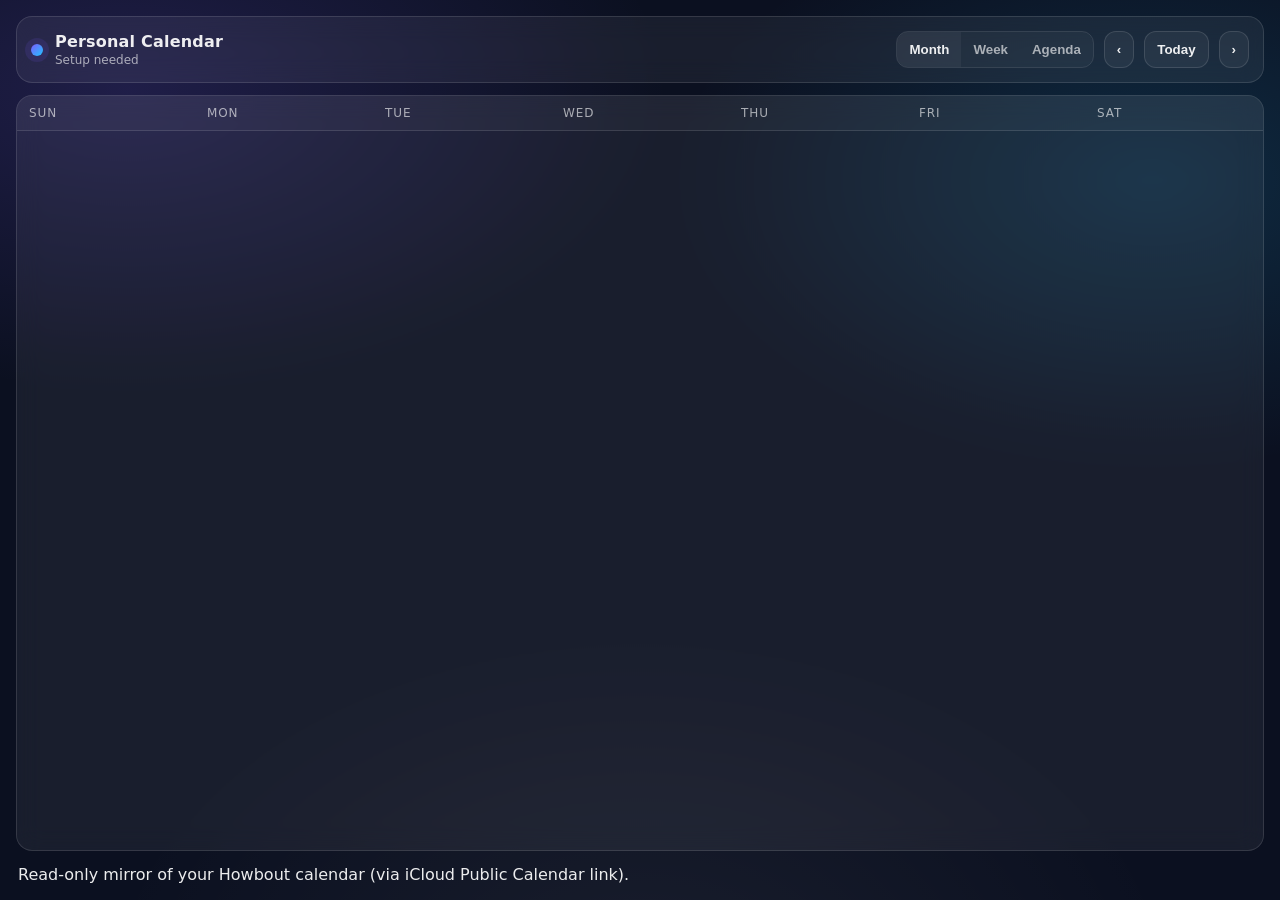
==== index.html @ 3b849e0b "Update index.html" ====
<!doctype html>
<html lang="en">
<head>
  <meta charset="utf-8" />
  <meta name="viewport" content="width=device-width,initial-scale=1" />
  <title>Personal Calendar</title>
  <link rel="stylesheet" href="./style.css" />
</head>

<body>
  <div class="app">
    <header class="topbar">
      <div class="brand">
        <div class="dot"></div>
        <div class="titles">
          <div class="title">Personal Calendar</div>
          <div class="subtitle" id="subtitle">—</div>
        </div>
      </div>

      <div class="controls">
        <div class="seg" role="tablist" aria-label="View">
          <button class="segBtn active" id="monthBtn" role="tab" aria-selected="true">Month</button>
          <button class="segBtn" id="weekBtn" role="tab" aria-selected="false">Week</button>
          <button class="segBtn" id="agendaBtn" role="tab" aria-selected="false">Agenda</button>
        </div>

        <button class="btn" id="prevBtn" aria-label="Previous">‹</button>
        <button class="btn" id="todayBtn">Today</button>
        <button class="btn" id="nextBtn" aria-label="Next">›</button>
      </div>
    </header>

    <main class="panel">
      <div class="dow" id="dow">
        <div>Sun</div><div>Mon</div><div>Tue</div><div>Wed</div><div>Thu</div><div>Fri</div><div>Sat</div>
      </div>

      <div class="grid" id="grid"></div>
      <div class="agenda hidden" id="agenda"></div>
    </main>

    <section class="drawer" id="drawer" aria-hidden="true">
      <div class="drawerCard">
        <div class="drawerHead">
          <div>
            <div class="drawerTitle" id="drawerTitle">—</div>
            <div class="drawerSub" id="drawerSub">—</div>
          </div>
          <button class="iconBtn" id="drawerClose" aria-label="Close">✕</button>
        </div>
        <div class="eventList" id="eventList"></div>
      </div>
      <div class="backdrop" id="drawerBackdrop"></div>
    </section>

    <footer class="footer">
      <div class="footerInner">
        Read-only mirror of your Howbout calendar (via iCloud Public Calendar link).
      </div>
    </footer>
  </div>

  <!-- IMPORTANT: config.js must load before app.js -->
  <script src="./config.js?v=1"></script>
  <script src="./app.js?v=1"></script>
</body>
</html>
---- style.css ----
:root{
  --bg:#0b1020;
  --panel:rgba(255,255,255,.06);
  --stroke:rgba(255,255,255,.12);
  --text:rgba(255,255,255,.92);
  --muted:rgba(255,255,255,.62);
  --muted2:rgba(255,255,255,.42);
  --accent:#22c3ff;
  --accent2:#7c5cff;
  --shadow:0 24px 70px rgba(0,0,0,.55);
  --r:16px;
  font-family: ui-sans-serif, system-ui, -apple-system, Segoe UI, Roboto, Helvetica, Arial;
}
*{box-sizing:border-box}
html,body{height:100%}
body{
  margin:0; color:var(--text);
  background:
    radial-gradient(900px 500px at 10% 10%, rgba(124,92,255,.18), transparent 60%),
    radial-gradient(800px 480px at 90% 20%, rgba(34,195,255,.15), transparent 60%),
    radial-gradient(900px 600px at 50% 110%, rgba(255,255,255,.06), transparent 60%),
    var(--bg);
}
.app{min-height:100%; padding:16px; display:flex; flex-direction:column; gap:12px}
.topbar{
  display:flex; justify-content:space-between; align-items:center; gap:12px;
  padding:14px; border:1px solid var(--stroke); background:var(--panel);
  border-radius:var(--r); backdrop-filter: blur(12px);
}
.brand{display:flex; align-items:center; gap:12px}
.dot{
  width:12px; height:12px; border-radius:50%;
  background: linear-gradient(135deg, var(--accent2), var(--accent));
  box-shadow: 0 0 0 6px rgba(124,92,255,0.12);
}
.titles .title{font-weight:900; letter-spacing:.2px}
.titles .subtitle{font-size:12px; color:var(--muted); margin-top:2px}

.controls{display:flex; align-items:center; gap:10px; flex-wrap:wrap; justify-content:flex-end}
.btn{
  border:1px solid var(--stroke); background:rgba(255,255,255,.05); color:var(--text);
  padding:10px 12px; border-radius:12px; cursor:pointer; font-weight:800;
}
.btn:hover{background:rgba(255,255,255,.08)}
.seg{display:flex;border:1px solid var(--stroke);border-radius:12px;overflow:hidden}
.segBtn{border:0;background:rgba(255,255,255,.04);color:var(--muted);padding:10px 12px;cursor:pointer;font-weight:900}
.segBtn.active{color:var(--text);background:rgba(255,255,255,.08)}

.panel{
  flex:1; border:1px solid var(--stroke); background:var(--panel);
  border-radius:var(--r); overflow:hidden; backdrop-filter: blur(12px);
  display:flex; flex-direction:column;
}
.dow{display:grid;grid-template-columns:repeat(7,1fr);border-bottom:1px solid var(--stroke);background:rgba(255,255,255,.03)}
.dow>div{padding:10px 12px;font-size:12px;color:var(--muted);text-transform:uppercase;letter-spacing:.9px}

.grid{flex:1; display:grid; grid-template-columns:repeat(7,1fr); grid-auto-rows:minmax(92px,1fr)}
.day{
  border-right:1px solid var(--stroke); border-bottom:1px solid var(--stroke);
  padding:10px; cursor:pointer; display:flex; flex-direction:column; gap:8px;
}
.day:nth-child(7n){border-right:none}
.day:hover{background:rgba(255,255,255,.04)}
.day.muted{color:rgba(255,255,255,.4)}
.day.today{box-shadow: inset 0 0 0 2px rgba(34,195,255,.18)}
.day.today .num{color:var(--accent)}
.head{display:flex;justify-content:space-between;align-items:center}
.num{font-weight:900}
.count{
  font-size:11px; padding:3px 8px; border-radius:999px;
  border:1px solid var(--stroke); background:rgba(255,255,255,.03);
  color:rgba(255,255,255,.85);
}
.preview{font-size:13px;line-height:1.25;color:rgba(255,255,255,.86);white-space:pre-wrap;overflow:hidden;display:-webkit-box;-webkit-line-clamp:4;-webkit-box-orient:vertical}
.preview.empty{color:var(--muted2)}

.agenda{padding:12px; overflow:auto}
.agendaItem{
  border:1px solid var(--stroke); background:rgba(255,255,255,.04);
  border-radius:14px; padding:12px; margin-bottom:10px;
}
.agendaDate{font-weight:900; margin-bottom:6px}
.agendaLine{margin-top:6px; color:rgba(255,255,255,.86)}
.agendaTime{color:var(--muted); margin-right:8px}
.hidden{display:none}

/* Drawer */
.drawer{position:fixed; inset:0; display:none; z-index:999; place-items:center}
.drawer.show{display:grid}
.backdrop{position:absolute; inset:0; background:rgba(0,0,0,.55)}
.drawerCard{
  position:relative; width:min(820px, calc(100vw - 28px));
  background:rgba(15,20,36,.94); border:1px solid var(--stroke);
  border-radius:18px; box-shadow:var(--shadow); padding:14px; z-index:2;
}
.drawerHead{display:flex;justify-content:space-between;align-items:flex-start;gap:10px;margin-bottom:10px}
.drawerTitle{font-weight:900}
.drawerSub{font-size:12px;color:var(--muted);margin-top:2px}
.iconBtn{width:38px;height:38px;border-radius:12px;border:1px solid var(--stroke);background:rgba(255,255,255,.05);color:var(--text);cursor:pointer}
.eventList{display:flex;flex-direction:column;gap:10px;margin:10px 0}
.eventCard{
  border:1px solid var(--stroke); background:rgba(255,255,255,.04); border-radius:14px; padding:12px;
  display:flex; flex-direction:column; gap:4px;
}
.eventTitle{font-weight:900}
.eventMeta{font-size:12px;color:var(--muted)}
.footer{padding:2px 2px 0}
.footNote{font-size:12px;color:var(--muted); text-align:center}

@media (max-width: 680px){
  .grid{grid-auto-rows:minmax(78px,1fr)}
  .preview{-webkit-line-clamp:3}
}
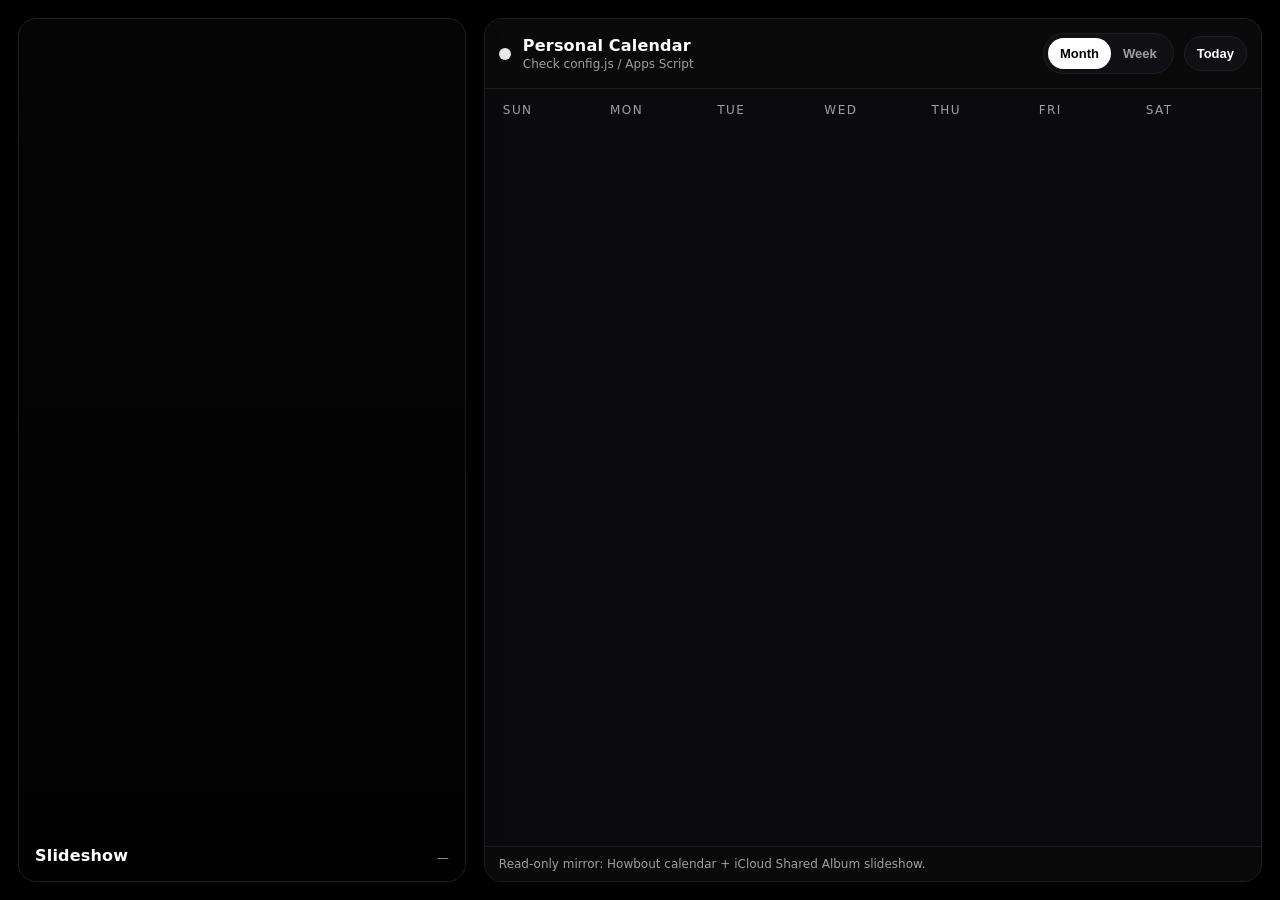
==== commit 0e77ecf8: "v2" ====
--- a/index.html
+++ b/index.html
@@ -4,64 +4,76 @@
   <meta charset="utf-8" />
   <meta name="viewport" content="width=device-width,initial-scale=1" />
   <title>Personal Calendar</title>
-  <link rel="stylesheet" href="./style.css" />
+  <link rel="stylesheet" href="./style.css?v=1" />
 </head>
-
 <body>
-  <div class="app">
-    <header class="topbar">
-      <div class="brand">
-        <div class="dot"></div>
-        <div class="titles">
-          <div class="title">Personal Calendar</div>
-          <div class="subtitle" id="subtitle">—</div>
+  <div class="layout">
+    <aside class="slideshow" id="slideshow" aria-label="Slideshow">
+      <div class="slideFrame">
+        <img id="slideImg" alt="" />
+        <div class="slideShade"></div>
+        <div class="slideLabel">
+          <div class="slideTitle">Slideshow</div>
+          <div class="slideSub" id="slideSub">—</div>
         </div>
       </div>
+    </aside>
 
-      <div class="controls">
-        <div class="seg" role="tablist" aria-label="View">
-          <button class="segBtn active" id="monthBtn" role="tab" aria-selected="true">Month</button>
-          <button class="segBtn" id="weekBtn" role="tab" aria-selected="false">Week</button>
-          <button class="segBtn" id="agendaBtn" role="tab" aria-selected="false">Agenda</button>
+    <div class="app">
+      <header class="topbar">
+        <div class="brand">
+          <div class="dot"></div>
+          <div class="titles">
+            <div class="title">Personal Calendar</div>
+            <div class="subtitle" id="subtitle">—</div>
+          </div>
         </div>
 
-        <button class="btn" id="prevBtn" aria-label="Previous">‹</button>
-        <button class="btn" id="todayBtn">Today</button>
-        <button class="btn" id="nextBtn" aria-label="Next">›</button>
-      </div>
-    </header>
+        <div class="controls">
+          <div class="seg" role="tablist" aria-label="View">
+            <button class="segBtn active" id="monthBtn" role="tab" aria-selected="true">Month</button>
+            <button class="segBtn" id="weekBtn" role="tab" aria-selected="false">Week</button>
+          </div>
 
-    <main class="panel">
-      <div class="dow" id="dow">
-        <div>Sun</div><div>Mon</div><div>Tue</div><div>Wed</div><div>Thu</div><div>Fri</div><div>Sat</div>
-      </div>
+          <button class="btn" id="todayBtn" title="Jump to Today">Today</button>
+        </div>
+      </header>
 
-      <div class="grid" id="grid"></div>
-      <div class="agenda hidden" id="agenda"></div>
-    </main>
+      <main class="panel">
+        <div class="dow" id="dow">
+          <div>Sun</div><div>Mon</div><div>Tue</div><div>Wed</div><div>Thu</div><div>Fri</div><div>Sat</div>
+        </div>
 
-    <section class="drawer" id="drawer" aria-hidden="true">
-      <div class="drawerCard">
-        <div class="drawerHead">
-          <div>
-            <div class="drawerTitle" id="drawerTitle">—</div>
-            <div class="drawerSub" id="drawerSub">—</div>
+        <div class="grid" id="grid" aria-label="Month grid"></div>
+
+        <div class="week hidden" id="week" aria-label="Week view">
+          <div class="weekCols" id="weekCols"></div>
+        </div>
+      </main>
+
+      <section class="drawer" id="drawer" aria-hidden="true">
+        <div class="drawerCard">
+          <div class="drawerHead">
+            <div>
+              <div class="drawerTitle" id="drawerTitle">—</div>
+              <div class="drawerSub" id="drawerSub">—</div>
+            </div>
+            <button class="iconBtn" id="drawerClose" aria-label="Close">✕</button>
           </div>
-          <button class="iconBtn" id="drawerClose" aria-label="Close">✕</button>
+          <div class="eventList" id="eventList"></div>
         </div>
-        <div class="eventList" id="eventList"></div>
-      </div>
-      <div class="backdrop" id="drawerBackdrop"></div>
-    </section>
+        <div class="backdrop" id="drawerBackdrop"></div>
+      </section>
 
-    <footer class="footer">
-      <div class="footerInner">
-        Read-only mirror of your Howbout calendar (via iCloud Public Calendar link).
-      </div>
-    </footer>
+      <footer class="footer">
+        <div class="footerInner">
+          Read-only mirror: Howbout calendar + iCloud Shared Album slideshow.
+        </div>
+      </footer>
+    </div>
   </div>
 
-  <!-- IMPORTANT: config.js must load before app.js -->
+  <!-- config.js must load before app.js -->
   <script src="./config.js?v=1"></script>
   <script src="./app.js?v=1"></script>
 </body>
--- a/style.css
+++ b/style.css
@@ -1,113 +1,356 @@
 :root{
-  --bg:#0b1020;
-  --panel:rgba(255,255,255,.06);
-  --stroke:rgba(255,255,255,.12);
-  --text:rgba(255,255,255,.92);
-  --muted:rgba(255,255,255,.62);
-  --muted2:rgba(255,255,255,.42);
-  --accent:#22c3ff;
-  --accent2:#7c5cff;
-  --shadow:0 24px 70px rgba(0,0,0,.55);
-  --r:16px;
-  font-family: ui-sans-serif, system-ui, -apple-system, Segoe UI, Roboto, Helvetica, Arial;
-}
+  --bg:#000;
+  --panel:#0b0b0d;
+  --card:#101014;
+  --muted:#9aa0a6;
+  --text:#fff;
+  --line:#1d1f24;
+  --accent:#2a2f36;
+  --today:#ffffff;
+  --todayRing:#5b5f68;
+  --eventDot:#d9d9d9;
+  --shadow: 0 10px 30px rgba(0,0,0,.55);
+  --radius: 18px;
+  --radiusSm: 14px;
+  --font: system-ui, -apple-system, Segoe UI, Roboto, Helvetica, Arial, "Apple Color Emoji","Segoe UI Emoji";
+}
+
 *{box-sizing:border-box}
 html,body{height:100%}
 body{
-  margin:0; color:var(--text);
-  background:
-    radial-gradient(900px 500px at 10% 10%, rgba(124,92,255,.18), transparent 60%),
-    radial-gradient(800px 480px at 90% 20%, rgba(34,195,255,.15), transparent 60%),
-    radial-gradient(900px 600px at 50% 110%, rgba(255,255,255,.06), transparent 60%),
-    var(--bg);
-}
-.app{min-height:100%; padding:16px; display:flex; flex-direction:column; gap:12px}
+  margin:0;
+  font-family:var(--font);
+  background:var(--bg);
+  color:var(--text);
+}
+
+.layout{
+  min-height:100vh;
+  display:flex;
+  gap:18px;
+  padding:18px;
+}
+
+.slideshow{
+  flex: 0 0 36%;
+  display:none; /* portrait: hidden */
+}
+.slideFrame{
+  height:100%;
+  min-height: calc(100vh - 36px);
+  background: #050506;
+  border: 1px solid var(--line);
+  border-radius: var(--radius);
+  overflow:hidden;
+  position:relative;
+  box-shadow:var(--shadow);
+}
+.slideFrame img{
+  width:100%;
+  height:100%;
+  object-fit:cover;
+  display:block;
+  opacity:0;
+  transition: opacity 700ms ease;
+}
+.slideFrame img.show{ opacity:1; }
+.slideShade{
+  position:absolute; inset:0;
+  background: linear-gradient(180deg, rgba(0,0,0,.10), rgba(0,0,0,.55));
+  pointer-events:none;
+}
+.slideLabel{
+  position:absolute;
+  left:16px; right:16px; bottom:16px;
+  display:flex;
+  justify-content:space-between;
+  align-items:flex-end;
+  gap:12px;
+}
+.slideTitle{ font-weight:650; letter-spacing:.2px; }
+.slideSub{ color:var(--muted); font-size:12px; }
+
+.app{
+  flex: 1 1 auto;
+  min-width:0;
+  background: var(--panel);
+  border:1px solid var(--line);
+  border-radius: var(--radius);
+  box-shadow: var(--shadow);
+  display:flex;
+  flex-direction:column;
+  overflow:hidden;
+}
+
 .topbar{
-  display:flex; justify-content:space-between; align-items:center; gap:12px;
-  padding:14px; border:1px solid var(--stroke); background:var(--panel);
-  border-radius:var(--r); backdrop-filter: blur(12px);
-}
-.brand{display:flex; align-items:center; gap:12px}
+  padding:14px 14px;
+  display:flex;
+  align-items:center;
+  justify-content:space-between;
+  gap:12px;
+  border-bottom: 1px solid var(--line);
+  background: rgba(10,10,12,.9);
+}
+
+.brand{display:flex; align-items:center; gap:12px; min-width:0}
 .dot{
-  width:12px; height:12px; border-radius:50%;
-  background: linear-gradient(135deg, var(--accent2), var(--accent));
-  box-shadow: 0 0 0 6px rgba(124,92,255,0.12);
-}
-.titles .title{font-weight:900; letter-spacing:.2px}
-.titles .subtitle{font-size:12px; color:var(--muted); margin-top:2px}
+  width:12px; height:12px;
+  border-radius:999px;
+  background: #fff;
+  opacity:.9;
+}
+.titles{min-width:0}
+.title{
+  font-weight:700;
+  letter-spacing:.2px;
+}
+.subtitle{
+  color:var(--muted);
+  font-size:12px;
+  margin-top:2px;
+  white-space:nowrap;
+  overflow:hidden;
+  text-overflow:ellipsis;
+}
 
 .controls{display:flex; align-items:center; gap:10px; flex-wrap:wrap; justify-content:flex-end}
+.seg{
+  display:inline-flex;
+  background: var(--card);
+  border:1px solid var(--line);
+  border-radius: 999px;
+  padding:4px;
+}
+.segBtn{
+  border:0;
+  background:transparent;
+  color:var(--muted);
+  padding:8px 12px;
+  border-radius:999px;
+  cursor:pointer;
+  font-weight:600;
+  font-size:13px;
+}
+.segBtn.active{
+  background: #fff;
+  color:#000;
+}
+
 .btn{
-  border:1px solid var(--stroke); background:rgba(255,255,255,.05); color:var(--text);
-  padding:10px 12px; border-radius:12px; cursor:pointer; font-weight:800;
-}
-.btn:hover{background:rgba(255,255,255,.08)}
-.seg{display:flex;border:1px solid var(--stroke);border-radius:12px;overflow:hidden}
-.segBtn{border:0;background:rgba(255,255,255,.04);color:var(--muted);padding:10px 12px;cursor:pointer;font-weight:900}
-.segBtn.active{color:var(--text);background:rgba(255,255,255,.08)}
+  border:1px solid var(--line);
+  background: var(--card);
+  color:var(--text);
+  border-radius: 999px;
+  padding:9px 12px;
+  cursor:pointer;
+  font-weight:650;
+  font-size:13px;
+}
+.btn:active{ transform: translateY(1px); }
 
 .panel{
-  flex:1; border:1px solid var(--stroke); background:var(--panel);
-  border-radius:var(--r); overflow:hidden; backdrop-filter: blur(12px);
-  display:flex; flex-direction:column;
-}
-.dow{display:grid;grid-template-columns:repeat(7,1fr);border-bottom:1px solid var(--stroke);background:rgba(255,255,255,.03)}
-.dow>div{padding:10px 12px;font-size:12px;color:var(--muted);text-transform:uppercase;letter-spacing:.9px}
-
-.grid{flex:1; display:grid; grid-template-columns:repeat(7,1fr); grid-auto-rows:minmax(92px,1fr)}
+  padding:14px;
+  display:flex;
+  flex-direction:column;
+  gap:10px;
+  flex:1 1 auto;
+  overflow:auto;
+}
+
+.dow{
+  display:grid;
+  grid-template-columns: repeat(7, 1fr);
+  gap:10px;
+  color:var(--muted);
+  font-size:12px;
+  text-transform:uppercase;
+  letter-spacing:.12em;
+  padding:0 4px;
+}
+
+.grid{
+  display:grid;
+  grid-template-columns: repeat(7, 1fr);
+  gap:10px;
+}
+
 .day{
-  border-right:1px solid var(--stroke); border-bottom:1px solid var(--stroke);
-  padding:10px; cursor:pointer; display:flex; flex-direction:column; gap:8px;
-}
-.day:nth-child(7n){border-right:none}
-.day:hover{background:rgba(255,255,255,.04)}
-.day.muted{color:rgba(255,255,255,.4)}
-.day.today{box-shadow: inset 0 0 0 2px rgba(34,195,255,.18)}
-.day.today .num{color:var(--accent)}
-.head{display:flex;justify-content:space-between;align-items:center}
-.num{font-weight:900}
-.count{
-  font-size:11px; padding:3px 8px; border-radius:999px;
-  border:1px solid var(--stroke); background:rgba(255,255,255,.03);
-  color:rgba(255,255,255,.85);
-}
-.preview{font-size:13px;line-height:1.25;color:rgba(255,255,255,.86);white-space:pre-wrap;overflow:hidden;display:-webkit-box;-webkit-line-clamp:4;-webkit-box-orient:vertical}
-.preview.empty{color:var(--muted2)}
-
-.agenda{padding:12px; overflow:auto}
-.agendaItem{
-  border:1px solid var(--stroke); background:rgba(255,255,255,.04);
-  border-radius:14px; padding:12px; margin-bottom:10px;
-}
-.agendaDate{font-weight:900; margin-bottom:6px}
-.agendaLine{margin-top:6px; color:rgba(255,255,255,.86)}
-.agendaTime{color:var(--muted); margin-right:8px}
-.hidden{display:none}
-
-/* Drawer */
-.drawer{position:fixed; inset:0; display:none; z-index:999; place-items:center}
-.drawer.show{display:grid}
-.backdrop{position:absolute; inset:0; background:rgba(0,0,0,.55)}
+  background: var(--card);
+  border:1px solid var(--line);
+  border-radius: var(--radiusSm);
+  min-height:96px;
+  padding:10px;
+  display:flex;
+  flex-direction:column;
+  gap:8px;
+  cursor:pointer;
+  position:relative;
+}
+.day.muted{
+  opacity:.35;
+  cursor:default;
+}
+.dayHeader{
+  display:flex;
+  align-items:center;
+  justify-content:space-between;
+  gap:10px;
+}
+.dayNum{
+  font-weight:750;
+}
+.todayBadge{
+  display:none;
+  font-size:11px;
+  padding:4px 8px;
+  border-radius:999px;
+  border:1px solid var(--todayRing);
+  color:var(--today);
+  opacity:.95;
+}
+.day.today{
+  border-color: var(--todayRing);
+  box-shadow: 0 0 0 2px rgba(255,255,255,.10) inset;
+}
+.day.today .todayBadge{ display:inline-flex; }
+
+.dots{
+  display:flex;
+  gap:6px;
+  flex-wrap:wrap;
+}
+.dotEv{
+  width:7px; height:7px;
+  border-radius:999px;
+  background: var(--eventDot);
+  opacity:.8;
+}
+
+.eventPreview{
+  color: var(--muted);
+  font-size:12px;
+  overflow:hidden;
+  display:-webkit-box;
+  -webkit-line-clamp:2;
+  -webkit-box-orient:vertical;
+}
+
+.week{
+  background: var(--card);
+  border:1px solid var(--line);
+  border-radius: var(--radiusSm);
+  padding:10px;
+}
+.weekCols{
+  display:grid;
+  grid-template-columns: repeat(7, 1fr);
+  gap:10px;
+}
+.weekCol{
+  border:1px solid var(--line);
+  border-radius: var(--radiusSm);
+  padding:10px;
+  min-height:220px;
+}
+.weekCol.today{
+  border-color: var(--todayRing);
+  box-shadow: 0 0 0 2px rgba(255,255,255,.10) inset;
+}
+.weekColHead{
+  display:flex;
+  justify-content:space-between;
+  align-items:center;
+  margin-bottom:8px;
+  color:var(--muted);
+  font-size:12px;
+}
+.weekColHead .n{ color:var(--text); font-weight:750; }
+.weekEv{
+  padding:8px 8px;
+  border-radius: 12px;
+  border:1px solid var(--line);
+  background: rgba(255,255,255,.03);
+  margin-bottom:8px;
+}
+.weekEvT{ font-weight:700; font-size:13px; }
+.weekEvS{ color:var(--muted); font-size:12px; margin-top:2px; }
+
+.hidden{ display:none !important; }
+
+.drawer{
+  position:fixed;
+  inset:0;
+  display:none;
+  z-index:50;
+}
+.drawer.show{ display:block; }
+.backdrop{
+  position:absolute; inset:0;
+  background: rgba(0,0,0,.65);
+}
 .drawerCard{
-  position:relative; width:min(820px, calc(100vw - 28px));
-  background:rgba(15,20,36,.94); border:1px solid var(--stroke);
-  border-radius:18px; box-shadow:var(--shadow); padding:14px; z-index:2;
-}
-.drawerHead{display:flex;justify-content:space-between;align-items:flex-start;gap:10px;margin-bottom:10px}
-.drawerTitle{font-weight:900}
-.drawerSub{font-size:12px;color:var(--muted);margin-top:2px}
-.iconBtn{width:38px;height:38px;border-radius:12px;border:1px solid var(--stroke);background:rgba(255,255,255,.05);color:var(--text);cursor:pointer}
-.eventList{display:flex;flex-direction:column;gap:10px;margin:10px 0}
-.eventCard{
-  border:1px solid var(--stroke); background:rgba(255,255,255,.04); border-radius:14px; padding:12px;
-  display:flex; flex-direction:column; gap:4px;
-}
-.eventTitle{font-weight:900}
-.eventMeta{font-size:12px;color:var(--muted)}
-.footer{padding:2px 2px 0}
-.footNote{font-size:12px;color:var(--muted); text-align:center}
-
-@media (max-width: 680px){
-  .grid{grid-auto-rows:minmax(78px,1fr)}
-  .preview{-webkit-line-clamp:3}
-}
+  position:absolute;
+  right:16px; top:16px; bottom:16px;
+  width:min(460px, calc(100vw - 32px));
+  background: var(--panel);
+  border:1px solid var(--line);
+  border-radius: var(--radius);
+  box-shadow: var(--shadow);
+  display:flex;
+  flex-direction:column;
+  overflow:hidden;
+}
+.drawerHead{
+  padding:14px;
+  display:flex;
+  align-items:flex-start;
+  justify-content:space-between;
+  gap:10px;
+  border-bottom:1px solid var(--line);
+}
+.drawerTitle{ font-weight:800; font-size:16px; }
+.drawerSub{ color:var(--muted); font-size:12px; margin-top:4px; }
+.iconBtn{
+  border:1px solid var(--line);
+  background: var(--card);
+  color:var(--text);
+  border-radius: 12px;
+  padding:8px 10px;
+  cursor:pointer;
+}
+.eventList{
+  padding:14px;
+  overflow:auto;
+  display:flex;
+  flex-direction:column;
+  gap:10px;
+}
+.eventItem{
+  border:1px solid var(--line);
+  background: rgba(255,255,255,.03);
+  border-radius: var(--radiusSm);
+  padding:12px;
+}
+.eventItemTitle{ font-weight:750; }
+.eventItemMeta{ color:var(--muted); font-size:12px; margin-top:4px; white-space:pre-wrap; }
+
+.footer{
+  border-top:1px solid var(--line);
+  padding:10px 14px;
+  color:var(--muted);
+  font-size:12px;
+  background: rgba(10,10,12,.9);
+}
+
+/* Landscape / Raspberry Pi */
+@media (orientation: landscape) and (min-width: 900px){
+  .slideshow{ display:block; }
+  .layout{ padding:18px; }
+}
+
+/* Small screens */
+@media (max-width: 520px){
+  .panel{ padding:12px; }
+  .grid{ gap:8px; }
+  .day{ min-height:84px; padding:9px; }
+}
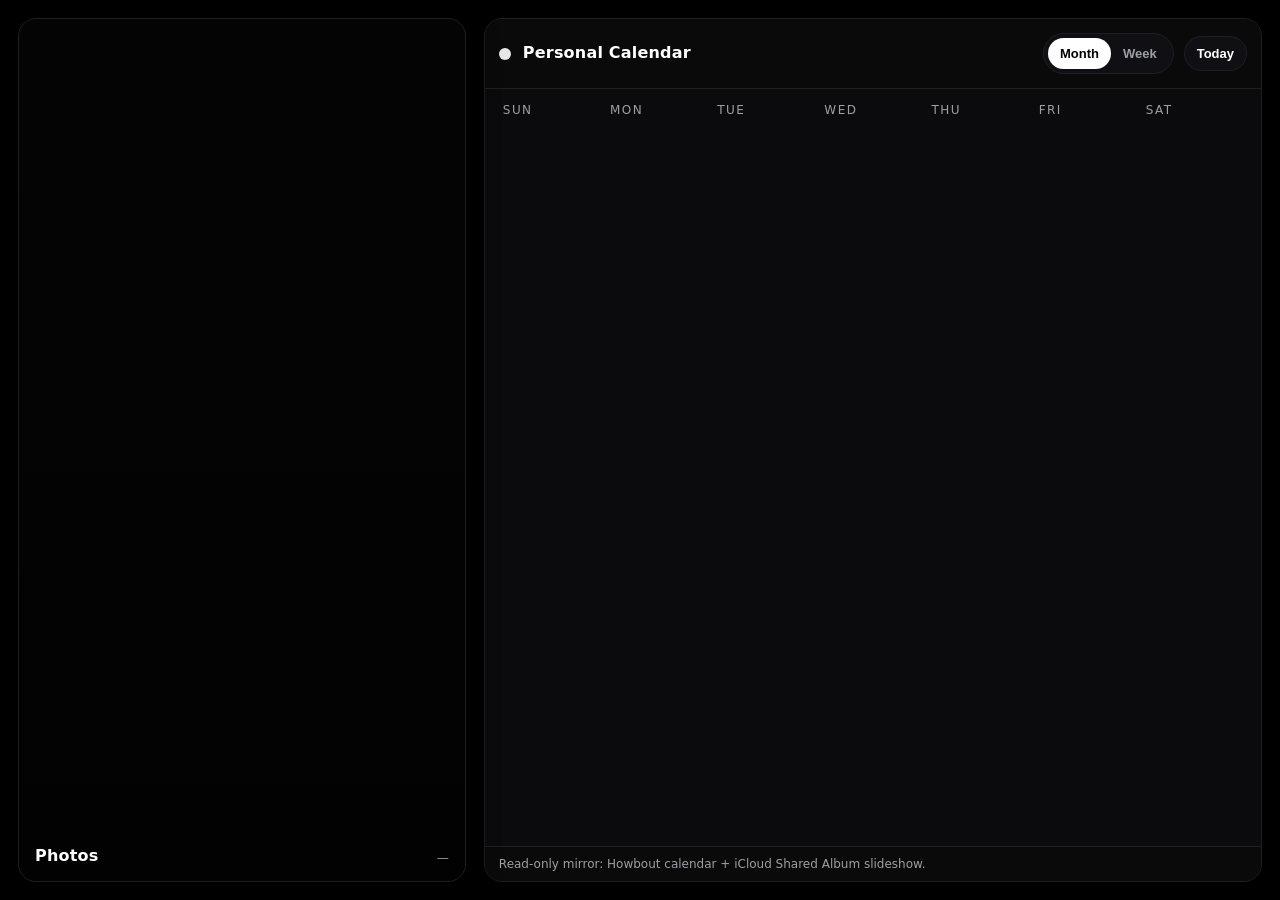
==== commit cefe80fa: "." ====
--- a/index.html
+++ b/index.html
@@ -8,12 +8,12 @@
 </head>
 <body>
   <div class="layout">
-    <aside class="slideshow" id="slideshow" aria-label="Slideshow">
+    <aside class="slideshow" id="slideshow" aria-label="Photos">
       <div class="slideFrame">
         <img id="slideImg" alt="" />
         <div class="slideShade"></div>
         <div class="slideLabel">
-          <div class="slideTitle">Slideshow</div>
+          <div class="slideTitle">Photos</div>
           <div class="slideSub" id="slideSub">—</div>
         </div>
       </div>
--- a/style.css
+++ b/style.css
@@ -154,7 +154,7 @@
   flex-direction:column;
   gap:10px;
   flex:1 1 auto;
-  overflow:auto;
+  overflow:hidden;
 }
 
 .dow{
@@ -171,14 +171,18 @@
 .grid{
   display:grid;
   grid-template-columns: repeat(7, 1fr);
-  gap:10px;
+  /* Fill the available panel height (month view) */
+  grid-template-rows: repeat(6, minmax(0, 1fr));
+  gap:10px;
+  flex: 1 1 auto;
+  min-height: 0;
 }
 
 .day{
   background: var(--card);
   border:1px solid var(--line);
   border-radius: var(--radiusSm);
-  min-height:96px;
+  min-height:0;
   padding:10px;
   display:flex;
   flex-direction:column;
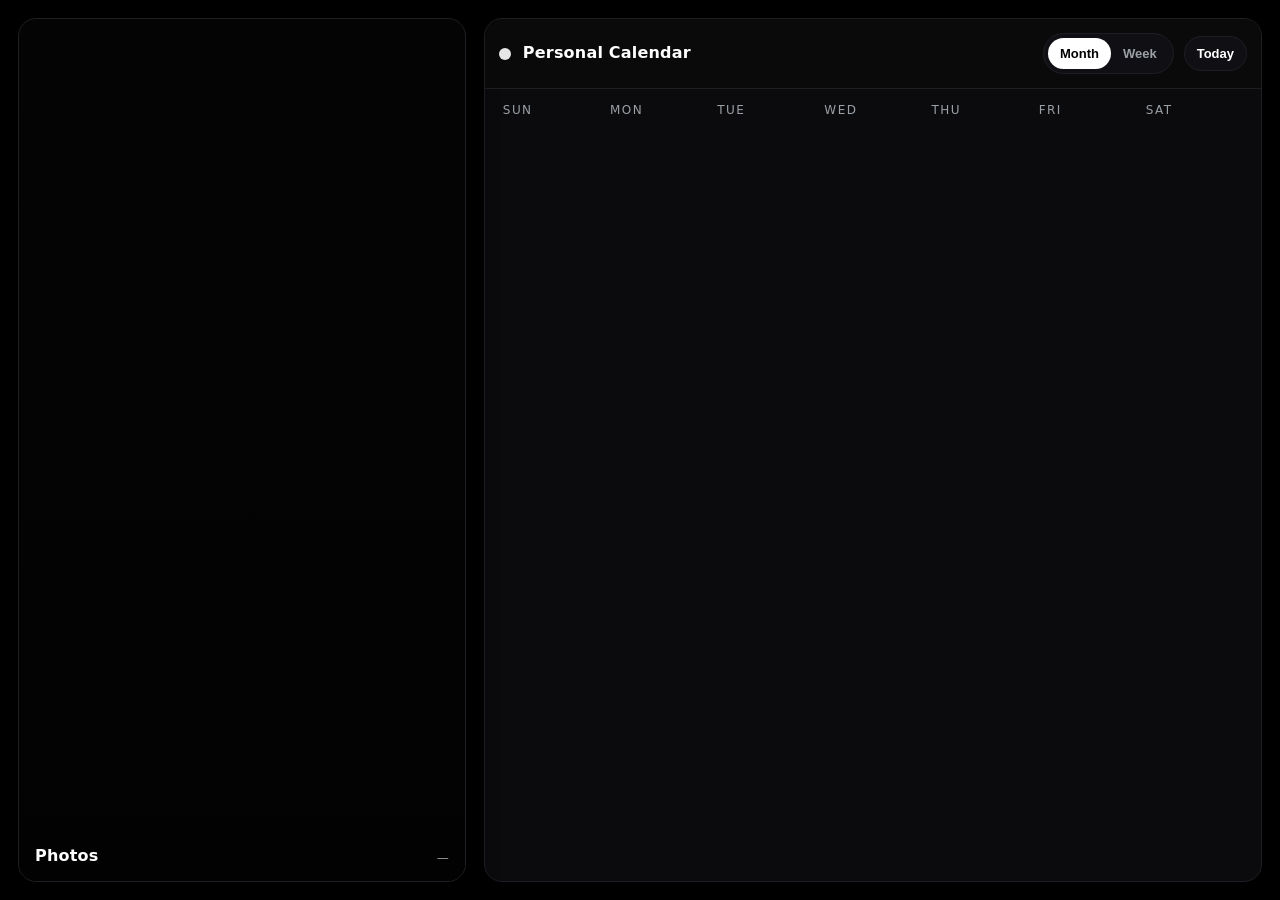
==== commit 332f31e3: "." ====
--- a/index.html
+++ b/index.html
@@ -4,7 +4,7 @@
   <meta charset="utf-8" />
   <meta name="viewport" content="width=device-width,initial-scale=1" />
   <title>Personal Calendar</title>
-  <link rel="stylesheet" href="./style.css?v=1" />
+  <link rel="stylesheet" href="./style.css?v=2" />
 </head>
 <body>
   <div class="layout">
@@ -64,17 +64,11 @@
         </div>
         <div class="backdrop" id="drawerBackdrop"></div>
       </section>
-
-      <footer class="footer">
-        <div class="footerInner">
-          Read-only mirror: Howbout calendar + iCloud Shared Album slideshow.
-        </div>
-      </footer>
-    </div>
+</div>
   </div>
 
   <!-- config.js must load before app.js -->
-  <script src="./config.js?v=1"></script>
-  <script src="./app.js?v=1"></script>
+  <script src="./config.js?v=2"></script>
+  <script src="./app.js?v=2"></script>
 </body>
 </html>
--- a/style.css
+++ b/style.css
@@ -25,7 +25,9 @@
 }
 
 .layout{
+  height:100vh;
   min-height:100vh;
+  align-items:stretch;
   display:flex;
   gap:18px;
   padding:18px;
@@ -37,7 +39,7 @@
 }
 .slideFrame{
   height:100%;
-  min-height: calc(100vh - 36px);
+  height: calc(100vh - 36px);
   background: #050506;
   border: 1px solid var(--line);
   border-radius: var(--radius);
@@ -80,6 +82,7 @@
   display:flex;
   flex-direction:column;
   overflow:hidden;
+  height: calc(100vh - 36px);
 }
 
 .topbar{
@@ -338,15 +341,6 @@
 .eventItemTitle{ font-weight:750; }
 .eventItemMeta{ color:var(--muted); font-size:12px; margin-top:4px; white-space:pre-wrap; }
 
-.footer{
-  border-top:1px solid var(--line);
-  padding:10px 14px;
-  color:var(--muted);
-  font-size:12px;
-  background: rgba(10,10,12,.9);
-}
-
-/* Landscape / Raspberry Pi */
 @media (orientation: landscape) and (min-width: 900px){
   .slideshow{ display:block; }
   .layout{ padding:18px; }
@@ -358,3 +352,6 @@
   .grid{ gap:8px; }
   .day{ min-height:84px; padding:9px; }
 }
+
+
+.footer{display:none !important;}
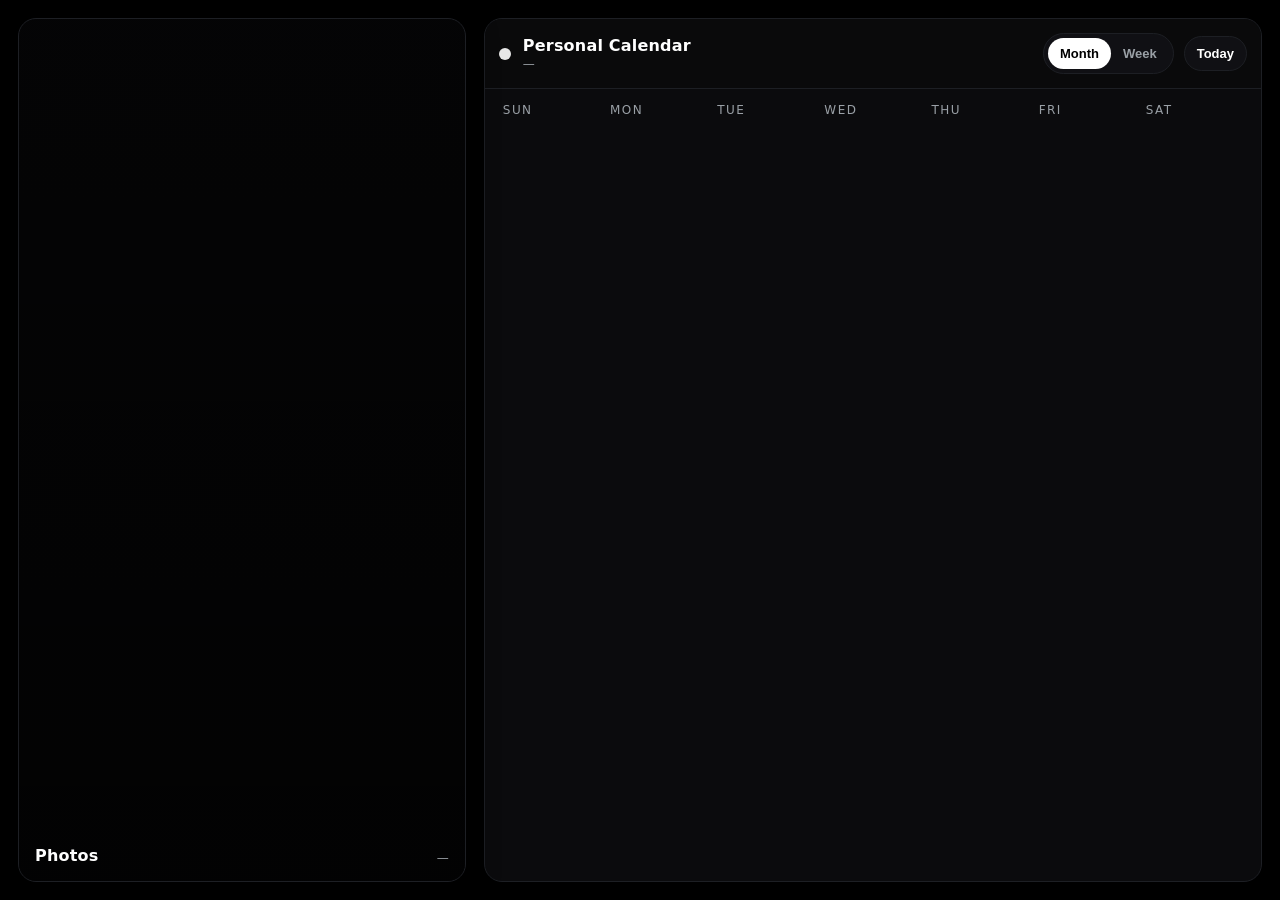
==== commit 984e81a6: "." ====
--- a/index.html
+++ b/index.html
@@ -4,7 +4,7 @@
   <meta charset="utf-8" />
   <meta name="viewport" content="width=device-width,initial-scale=1" />
   <title>Personal Calendar</title>
-  <link rel="stylesheet" href="./style.css?v=2" />
+  <link rel="stylesheet" href="./style.css?v=4" />
 </head>
 <body>
   <div class="layout">
@@ -68,7 +68,7 @@
   </div>
 
   <!-- config.js must load before app.js -->
-  <script src="./config.js?v=2"></script>
-  <script src="./app.js?v=2"></script>
+  <script src="./config.js?v=4"></script>
+  <script src="./app.js?v=4"></script>
 </body>
 </html>
--- a/style.css
+++ b/style.css
@@ -25,9 +25,7 @@
 }
 
 .layout{
-  height:100vh;
   min-height:100vh;
-  align-items:stretch;
   display:flex;
   gap:18px;
   padding:18px;
@@ -39,7 +37,7 @@
 }
 .slideFrame{
   height:100%;
-  height: calc(100vh - 36px);
+  min-height: calc(100vh - 36px);
   background: #050506;
   border: 1px solid var(--line);
   border-radius: var(--radius);
@@ -82,7 +80,6 @@
   display:flex;
   flex-direction:column;
   overflow:hidden;
-  height: calc(100vh - 36px);
 }
 
 .topbar{
@@ -174,12 +171,11 @@
 .grid{
   display:grid;
   grid-template-columns: repeat(7, 1fr);
-  /* Fill the available panel height (month view) */
-  grid-template-rows: repeat(6, minmax(0, 1fr));
   gap:10px;
   flex: 1 1 auto;
   min-height: 0;
 }
+
 
 .day{
   background: var(--card);
@@ -341,6 +337,7 @@
 .eventItemTitle{ font-weight:750; }
 .eventItemMeta{ color:var(--muted); font-size:12px; margin-top:4px; white-space:pre-wrap; }
 
+/* Landscape / Raspberry Pi */
 @media (orientation: landscape) and (min-width: 900px){
   .slideshow{ display:block; }
   .layout{ padding:18px; }
@@ -352,6 +349,3 @@
   .grid{ gap:8px; }
   .day{ min-height:84px; padding:9px; }
 }
-
-
-.footer{display:none !important;}
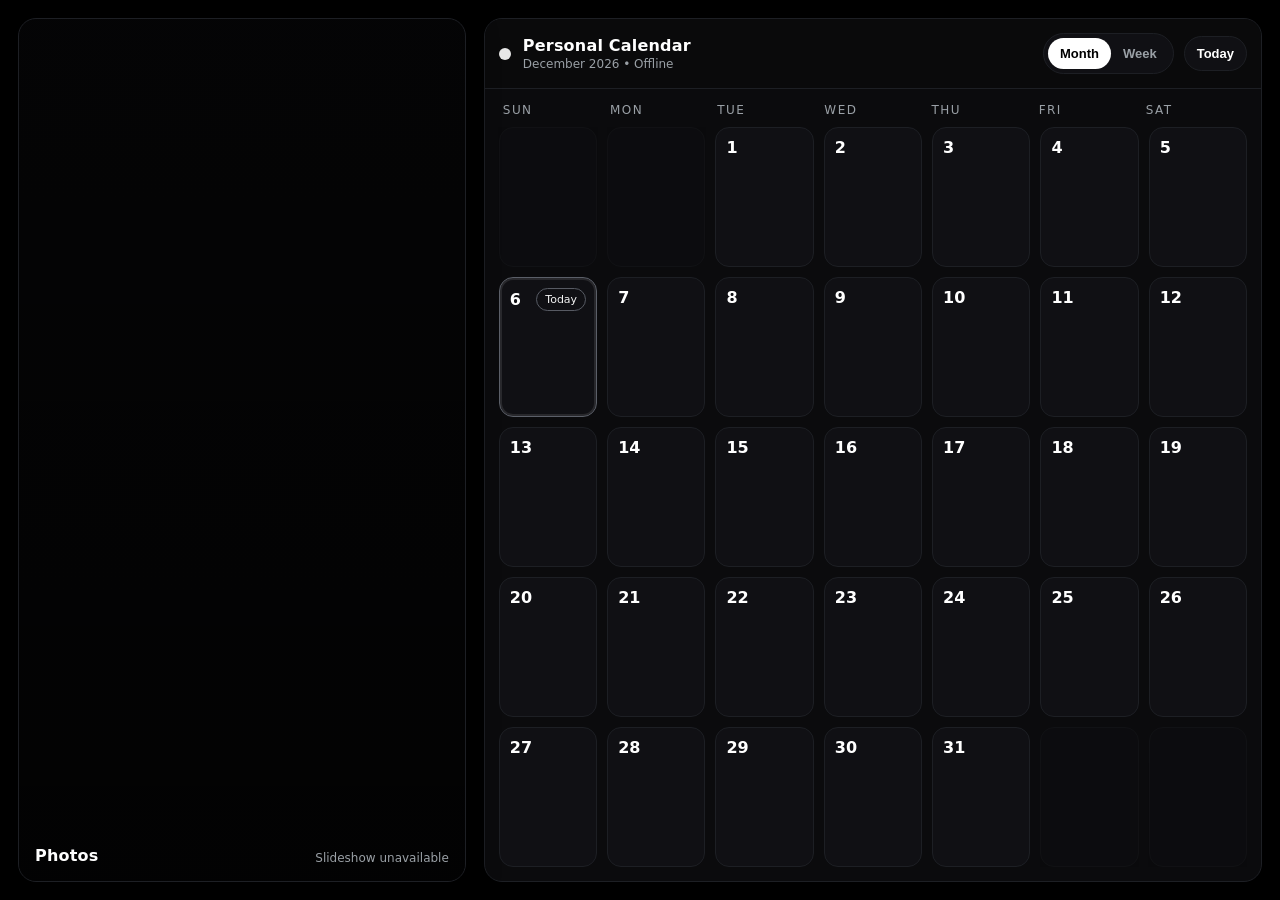
==== commit 2d250fee: "." ====
--- a/index.html
+++ b/index.html
@@ -4,7 +4,7 @@
   <meta charset="utf-8" />
   <meta name="viewport" content="width=device-width,initial-scale=1" />
   <title>Personal Calendar</title>
-  <link rel="stylesheet" href="./style.css?v=4" />
+  <link rel="stylesheet" href="./style.css?v=5" />
 </head>
 <body>
   <div class="layout">
@@ -68,7 +68,7 @@
   </div>
 
   <!-- config.js must load before app.js -->
-  <script src="./config.js?v=4"></script>
-  <script src="./app.js?v=4"></script>
+  <script src="./config.js?v=5"></script>
+  <script src="./app.js?v=5"></script>
 </body>
 </html>
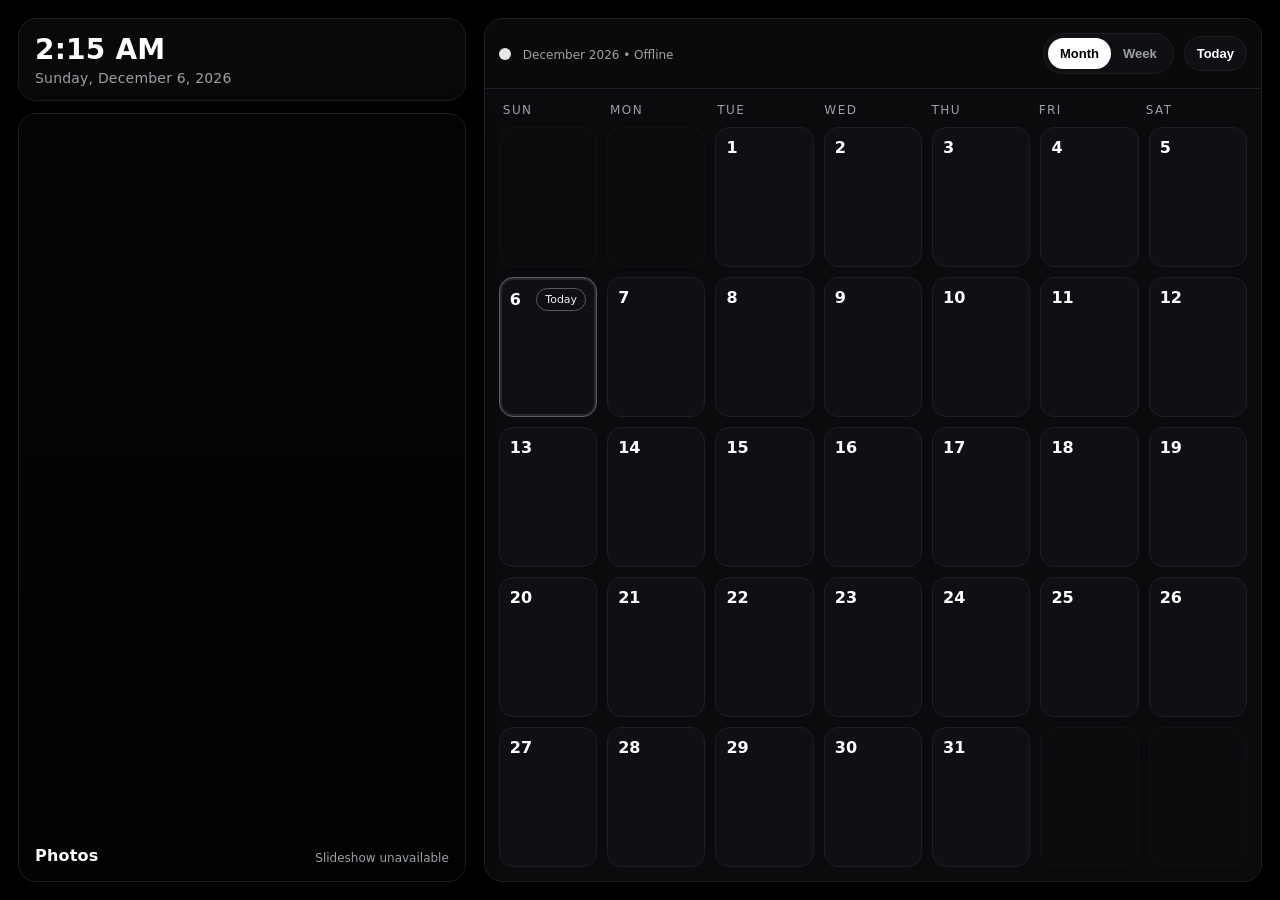
==== commit 36b0285f: "." ====
--- a/index.html
+++ b/index.html
@@ -3,12 +3,16 @@
 <head>
   <meta charset="utf-8" />
   <meta name="viewport" content="width=device-width,initial-scale=1" />
-  <title>Personal Calendar</title>
+  <title>Calendar</title>
   <link rel="stylesheet" href="./style.css?v=5" />
 </head>
 <body>
   <div class="layout">
     <aside class="slideshow" id="slideshow" aria-label="Photos">
+      <div class="clockBar" aria-label="Local date and time">
+        <div class="clockTime" id="clockTime">—</div>
+        <div class="clockDate" id="clockDate">—</div>
+      </div>
       <div class="slideFrame">
         <img id="slideImg" alt="" />
         <div class="slideShade"></div>
@@ -24,7 +28,7 @@
         <div class="brand">
           <div class="dot"></div>
           <div class="titles">
-            <div class="title">Personal Calendar</div>
+            <div class="title"></div>
             <div class="subtitle" id="subtitle">—</div>
           </div>
         </div>
--- a/style.css
+++ b/style.css
@@ -35,9 +35,33 @@
   flex: 0 0 36%;
   display:none; /* portrait: hidden */
 }
+
+/* Clock bar above slideshow (landscape) */
+.clockBar{
+  display:flex;
+  flex-direction:column;
+  justify-content:center;
+  gap:4px;
+  padding:14px 16px;
+  border: 1px solid var(--line);
+  border-radius: var(--radius);
+  background: rgba(10,10,12,.9);
+  box-shadow:var(--shadow);
+  max-height: 25vh; /* never dominate the left panel */
+}
+.clockTime{
+  font-weight:800;
+  font-size: 28px;
+  letter-spacing: .2px;
+}
+.clockDate{
+  color: var(--muted);
+  font-size: 14px;
+  letter-spacing: .2px;
+}
 .slideFrame{
-  height:100%;
-  min-height: calc(100vh - 36px);
+  flex:1 1 auto;
+  min-height:0;
   background: #050506;
   border: 1px solid var(--line);
   border-radius: var(--radius);
@@ -104,6 +128,7 @@
   font-weight:700;
   letter-spacing:.2px;
 }
+.title:empty{ display:none; }
 .subtitle{
   color:var(--muted);
   font-size:12px;
@@ -339,7 +364,7 @@
 
 /* Landscape / Raspberry Pi */
 @media (orientation: landscape) and (min-width: 900px){
-  .slideshow{ display:block; }
+  .slideshow{ display:flex; flex-direction:column; gap:12px; }
   .layout{ padding:18px; }
 }
 
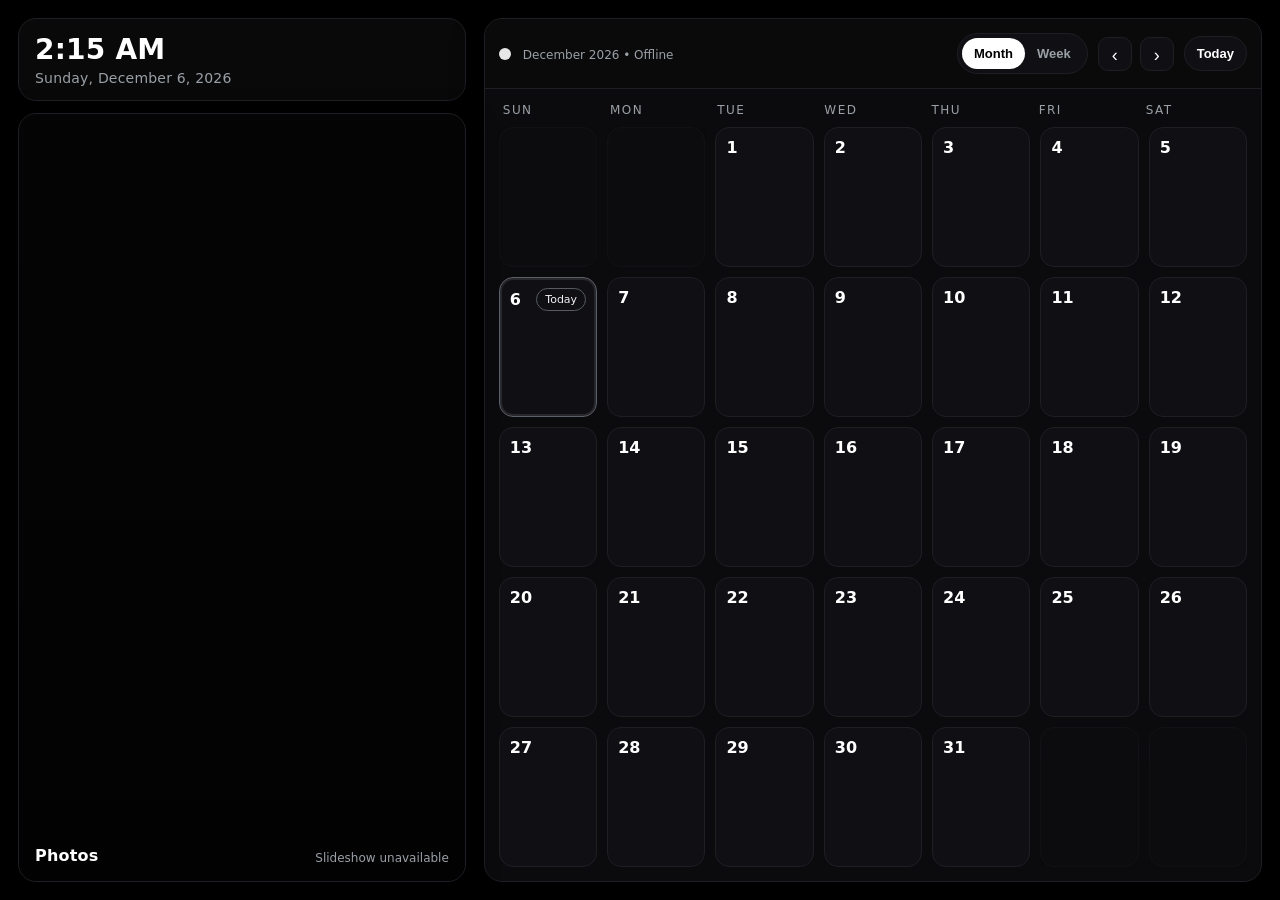
==== commit e3ebc39c: "." ====
--- a/index.html
+++ b/index.html
@@ -39,7 +39,12 @@
             <button class="segBtn" id="weekBtn" role="tab" aria-selected="false">Week</button>
           </div>
 
-          <button class="btn" id="todayBtn" title="Jump to Today">Today</button>
+          <div class="monthNav" aria-label="Month navigation">
+  <button class="iconBtn" id="prevMonthBtn" title="Previous month" aria-label="Previous month">‹</button>
+  <button class="iconBtn" id="nextMonthBtn" title="Next month" aria-label="Next month">›</button>
+</div>
+
+<button class="btn" id="todayBtn" title="Jump to Today">Today</button>
         </div>
       </header>
 
--- a/style.css
+++ b/style.css
@@ -374,3 +374,19 @@
   .grid{ gap:8px; }
   .day{ min-height:84px; padding:9px; }
 }
+
+
+/* Month navigation buttons (small, non-intrusive) */
+.monthNav{
+  display: flex;
+  gap: 8px;
+  align-items: center;
+}
+
+.monthNav .iconBtn{
+  width: 34px;
+  height: 34px;
+  border-radius: 10px;
+  font-size: 18px;
+  line-height: 1;
+}
